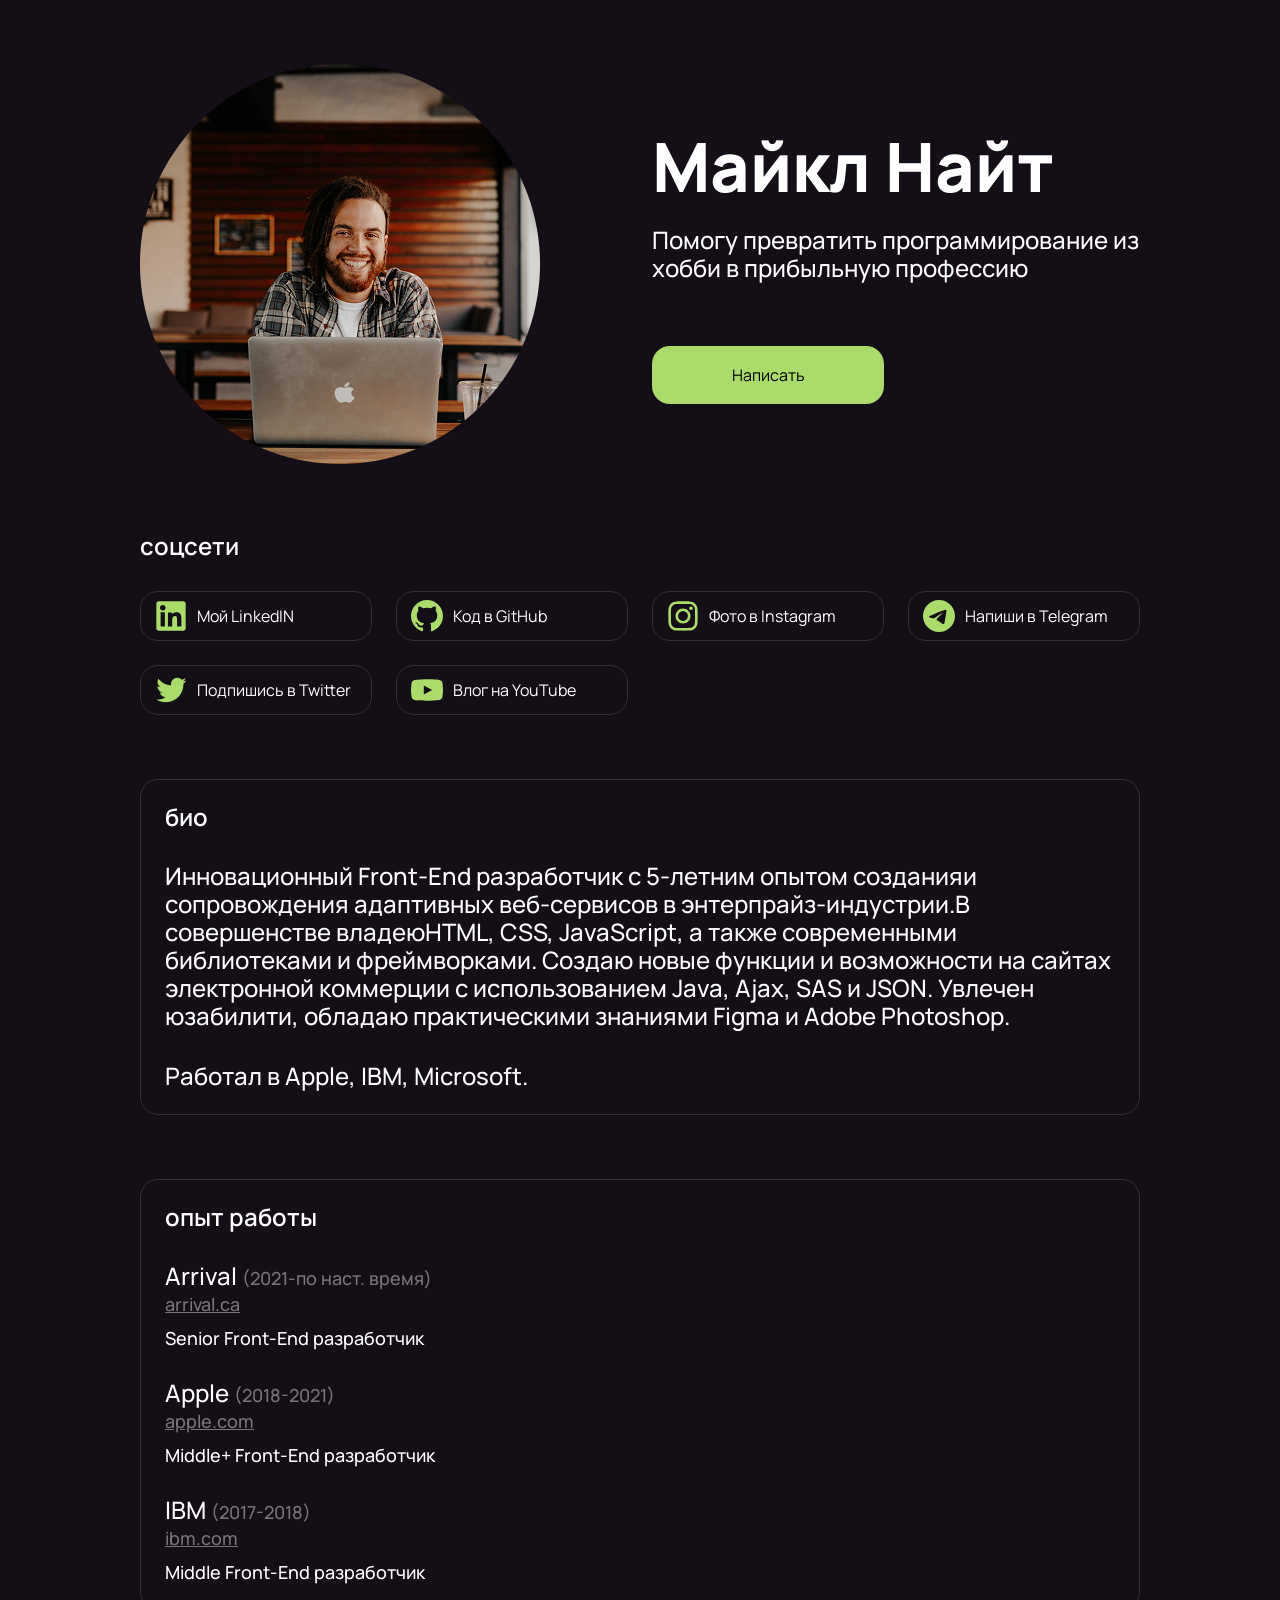
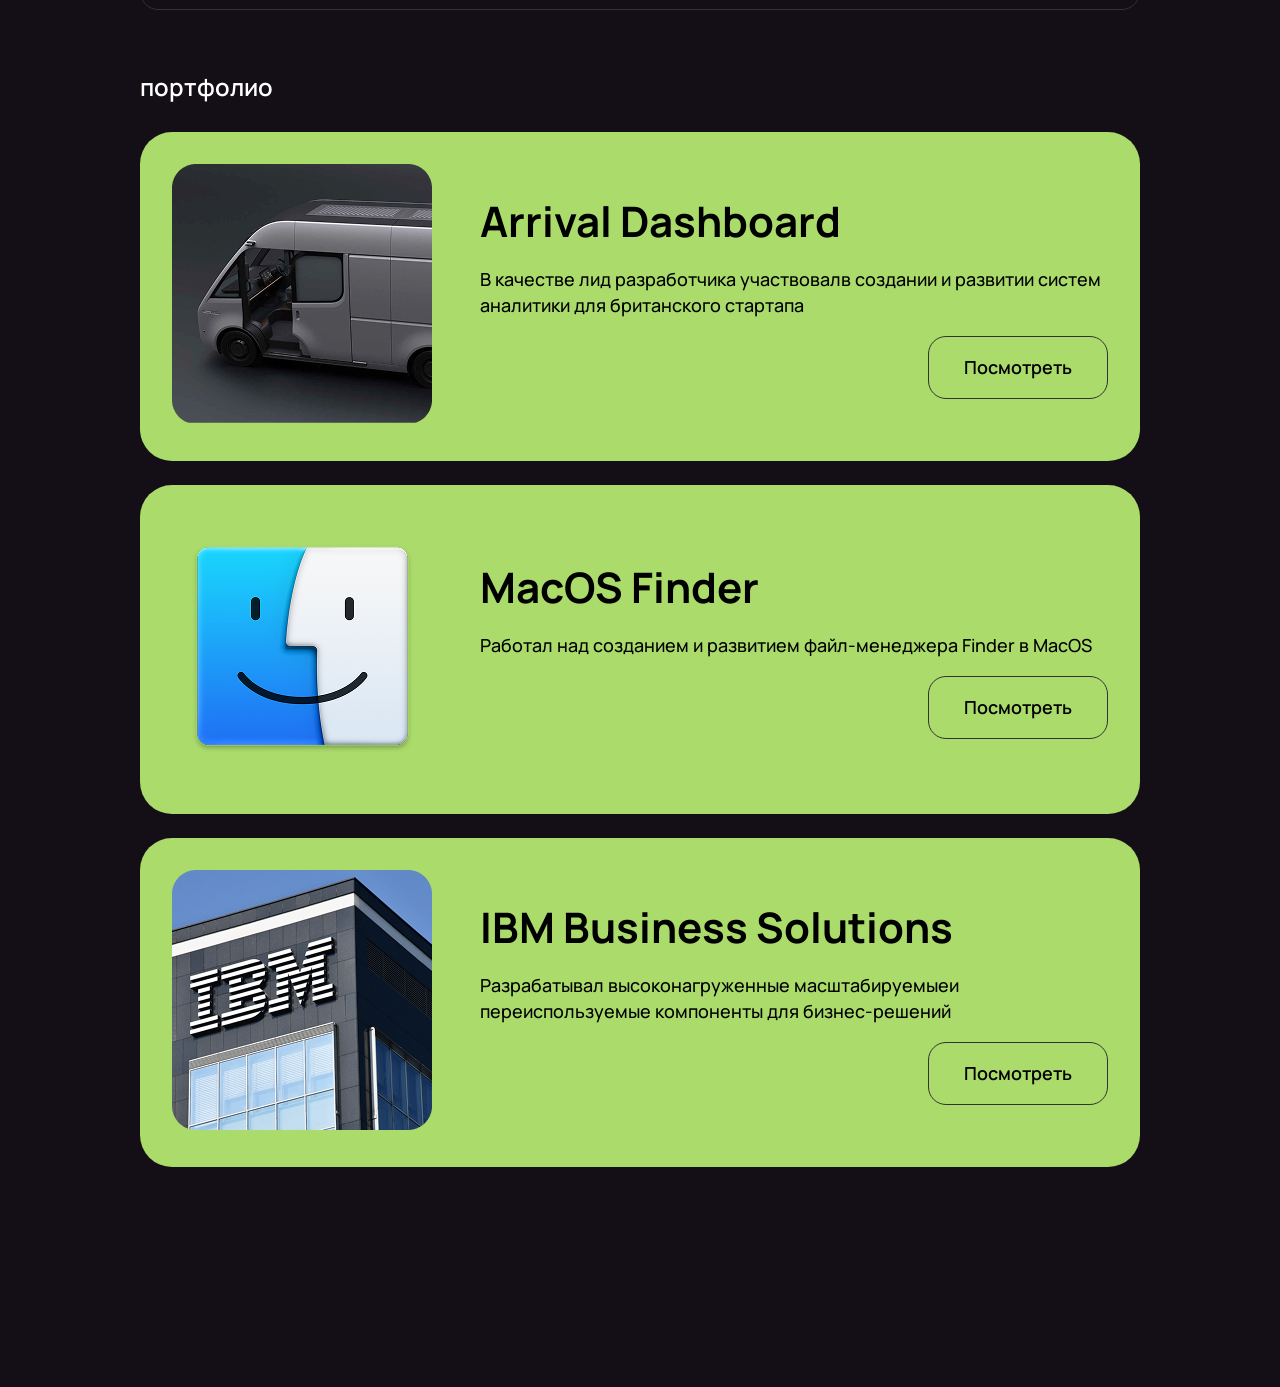
==== Module7/CSS/Lesson7/index.html @ 275f3d88 "add files to lesson7" ====
<!DOCTYPE html>
<html lang="en">

<head>
    <meta charset="UTF-8">
    <meta name="viewport" content="width=device-width, initial-scale=1.0">
    <link rel="stylesheet" href="./styles.css" type="text/css">
    <link rel="preconnect" href="https://fonts.googleapis.com">
    <link rel="preconnect" href="https://fonts.gstatic.com" crossorigin>
    <link href="https://fonts.googleapis.com/css2?family=Manrope:wght@200..800&display=swap" rel="stylesheet">
    <title>My profile</title>
</head>

<body>
    <main>
        <section>
            <div class="container">
                <div class="about-me">
                    <div class="photo">
                        <img src="./images/Avatar.png" alt="My photo">
                    </div>
                    <div class="short-description">
                        <h1 class="my-name">Майкл Найт</h1>
                        <p class="description">
                            Помогу превратить программирование из хобби в прибыльную профессию
                        </p>
                        <a class="write-action" href="">Написать</a>
                    </div>
                </div>
            </div>
        </section>
        <section class="mt-64">
            <div class="container">
                <div class="socials">
                    <h3>соцсети</h3>
                    <div class="social-links">
                        <a href="" class="social-link main-border">
                            <img src="./icons/LinkedIN.svg" alt="LinkedIN" class="social-icon">
                            <span class="social-name">Мой <span class="bold">LinkedIN</span></span>
                        </a>
                        <a href="" class="social-link main-border">
                            <img src="./icons/GitHub.svg" alt="GitHub" class="social-icon">
                            <span class="social-name">Код в <span class="bold">GitHub</span></span>
                        </a>
                        <a href="" class="social-link main-border">
                            <img src="./icons/Instagram.svg" alt="Instagram" class="social-icon">
                            <span class="social-name">Фото в <span class="bold">Instagram</span></span>
                        </a>
                        <a href="" class="social-link main-border">
                            <img src="./icons/Telegram.svg" alt="Telegram" class="social-icon">
                            <span class="social-name">Напиши в <span class="bold">Telegram</span></span>
                        </a>
                        <a href="" class="social-link main-border">
                            <img src="./icons/Twitter.svg" alt="Twitter" class="social-icon">
                            <span class="social-name">Подпишись в <span class="bold">Twitter</span></span>
                        </a>
                        <a href="" class="social-link main-border">
                            <img src="./icons/Youtube.svg" alt="YouTube" class="social-icon">
                            <span class="social-name">Влог на <span class="bold">YouTube</span></span>
                        </a>
                    </div>
                </div>
            </div>
        </section>  
        <section class="mt-64">
            <div class="container">
                <div class="bio main-border">
                    <h3>био</h3>
                    <p>
                        Инновационный Front-End разработчик с 5-летним опытом созданияи сопровождения адаптивных
                        веб-сервисов в энтерпрайз-индустрии.В совершенстве владеюHTML, CSS, JavaScript, а также современными
                        библиотеками и фреймворками. Создаю новые функции и возможности на сайтах электронной коммерции с
                        использованием Java, Ajax, SAS и JSON.
                        Увлечен юзабилити, обладаю практическими знаниями Figma и Adobe Photoshop.
                    </p>
                    <p>Работал в Apple, IBM, Microsoft.</p>
                </div>
            </div>
        </section>  
        <section class="mt-64">
            <div class="container">
                <div class="work-experience main-border">
                    <h3>опыт работы</h3>
                    <div class="job-list">
                        <div class="job">
                            <div class="company">
                                <span>Arrival</span>
                                <span class="period">
                                    (2021-по наст. время)
                                </span>
                            </div>
                            <div class="company-link">
                                <a href="arrival.ca">arrival.ca</a>
                            </div>
                            <div class="position">Senior Front-End разработчик</div>
                        </div>
                        <div class="job">
                            <div class="company">
                                <span>Apple</span>
                                <span class="period">
                                    (2018-2021)
                                </span>
                            </div>
                            <div class="company-link">
                                <a href="apple.com">apple.com</a>
                            </div>
                            <div class="position">Middle+ Front-End разработчик</div>
                        </div>
                        <div class="job">
                            <div class="company">
                                <span>IBM</span>
                                <span class="period">
                                    (2017-2018)
                                </span>
                            </div>
                            <div class="company-link">
                                <a href="ibm.com">ibm.com</a>
                            </div>
                            <div class="position">Middle Front-End разработчик</div>
                        </div>
                    </div>
                </div>
            </div>
        </section>
        <section class="mt-64">
            <div class="container">
                <div class="portfolio">
                    <h3>портфолио</h3>
                    <div class="items">
                        <div class="item">
                            <div class="project-photo">
                                <img src="./images/arrival.png" alt="">
                            </div>
                            <div class="project">
                                <h2 class="project-name">Arrival Dashboard</h2>
                                <p class="project-description">
                                    В качестве лид разработчика участвовалв создании и развитии систем аналитики для
                                    британского стартапа
                                </p>
                                <div class="show-project">
                                    <a href="">Посмотреть</a>
                                </div>
                            </div>
                        </div>
                        <div class="item">
                            <div class="project-photo">
                                <img src="./images/finder.png" alt="">
                            </div>
                            <div class="project">
                                <h2 class="project-name">MacOS Finder</h2>
                                <p class="project-description">
                                    Работал над созданием и развитием файл-менеджера Finder в MacOS </p>
                                <div class="show-project" style="width: 628px !important;">
                                    <a href="">Посмотреть</a>
                                </div>
                            </div>
                        </div>
                        <div class="item">
                            <div class="project-photo">
                                <img src="./images/ibm.png" alt="">
                            </div>
                            <div class="project">
                                <h2 class="project-name">IBM Business Solutions</h2>
                                <p class="project-description">
                                    Разрабатывал высоконагруженные масштабируемыеи переиспользуемые компоненты для
                                    бизнес-решений
                                </p>
                                <div class="show-project">
                                    <a href="">Посмотреть</a>
                                </div>
                            </div>
                        </div>
                    </div>
                </div>
            </div>
        </section>
    </main>
</body>

</html>
---- Module7/CSS/Lesson7/styles.css ----
* {
    font-family: Manrope;
    box-sizing: border-box;
}

body {
    margin: 0;
    background: #140E17;
    padding: 64px 20px 220px 20px;
}

h1, h2, h3, h4, h5, h6, p {
    margin: 0;
}

h3 {
    font-family: Manrope;
    font-size: 24px;
    font-weight: 600;
    line-height: 26px;
    letter-spacing: 0px;
    color: #FFFFFF;
}
.mt-64 {
    margin-top: 64px;
}

.main-border {
    border: 1px solid #333333;
    border-radius: 18px;
}

.container {
    max-width: 1000px;
    width: 100%;
    margin: 0 auto;
}

.about-me {
    display: flex;
    align-items: center;
    gap: 112px;
}

.short-description {
    display: flex;
    flex-direction: column;
    gap: 22px;
    color: #FFFFFF;
}

.my-name {
    font-size: 68px;
    font-weight: 800;
    line-height: 75px;
}

.description {
    font-size: 24px;
    font-weight: 500;
    line-height: 28px;
}

.write-action {
    margin-top: 42px;
    background: #AADB6B;
    max-width: 232px;
    padding: 18px 14px;
    border-radius: 18px;
    text-align: center;
    text-decoration: none;
    color: black;
}

.social-links {
    margin-top: 32px;
    display: flex;
    gap: 24px;
    flex-wrap: wrap;
}

.social-link {
    padding: 8px 14px;
    display: flex;
    gap: 10px;
    align-items: center;
    color: white;
    text-decoration: none;
    max-width: 232px;
    width: 100%;
}

.bio {
    color: white;
    padding: 24px;
    display: flex;
    flex-direction: column;
    gap: 32px;
}

.bio p {
    font-size: 24px;
    font-weight: 500;
    line-height: 28px;
}

.work-experience {
    color: white;
    padding: 24px;
    display: flex;
    flex-direction: column;
    gap: 32px;
}

.job-list {
    display: flex;
    flex-direction: column;
    gap: 28px;
}

.company {
    font-size: 24px;
    font-weight: 500;
    line-height: 28px;
}

.company .period {
    font-size: 18px;
    font-weight: 500;
    line-height: 26px;
    color: #76757B;
}

.company-link a {
    font-size: 18px;
    font-weight: 500;
    line-height: 26px;
    color: #76757B;
}

.job .position {
    margin-top: 8px;
    font-size: 18px;
    font-weight: 500;
    line-height: 26px;
}

.portfolio{
    display: flex;
    flex-direction: column;
    gap: 32px;
}

.portfolio .items {
    display: flex;
    flex-direction: column;
    gap: 24px;
}

.portfolio .items .item {
    display: flex;
    color: #000000;
    background: #AADB6B;
    align-items: center;
    gap: 48px;
    border-radius: 32px;
    padding: 32px;
}

.project {
    display: flex;
    flex-direction: column;
    gap: 18px;
}

.project .project-name {
    font-size: 42px;
    font-weight: 700;
    line-height: 54px;
}

.project .project-description {
    font-size: 18px;
    font-weight: 500;
    line-height: 26px;
}

.show-project {
    display: flex;
    justify-content: flex-end;
}

.show-project a {
    max-width: 180px;
    width: 100%;
    display: block;
    text-align: center;
    padding: 18px 14px;
    border-radius: 18px;
    border: 1px solid #333333;
    font-size: 18px;
    font-weight: 600;
    line-height: 25px;
    text-decoration: none;
    color: black;
}
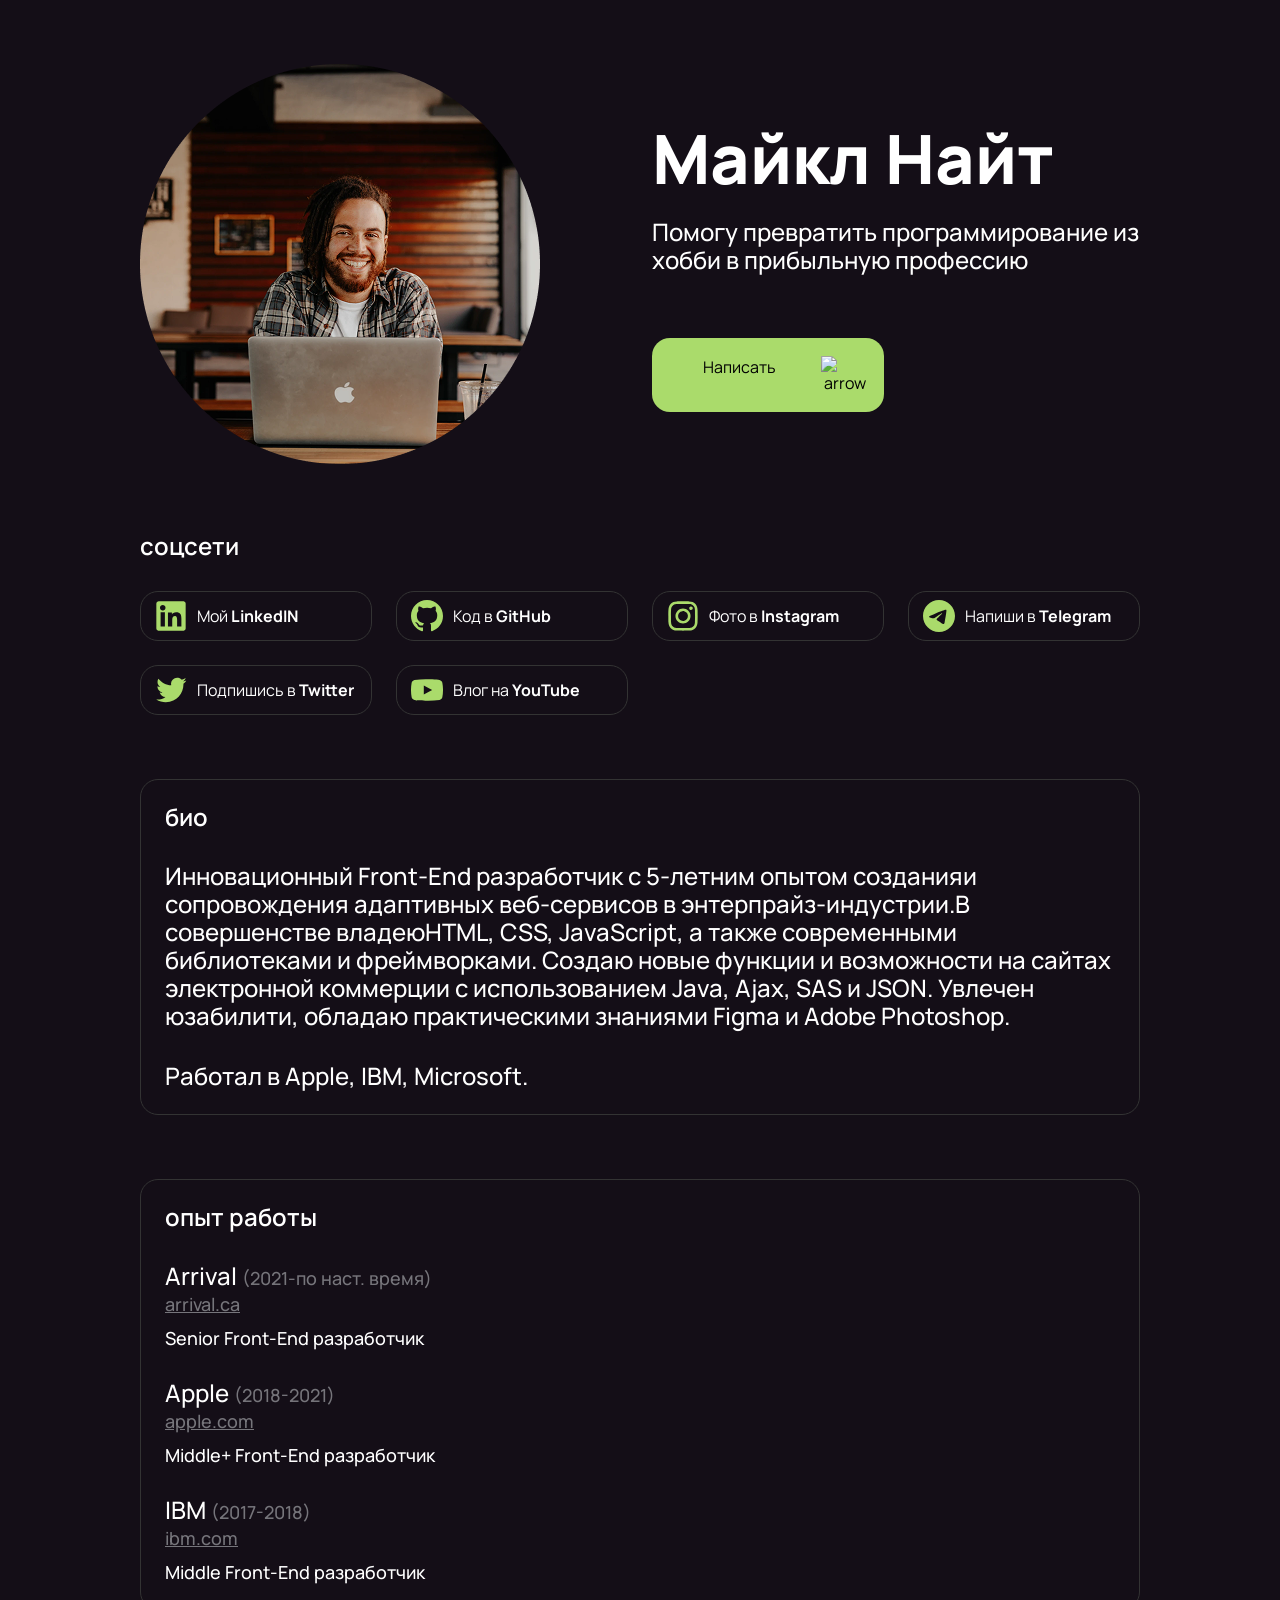
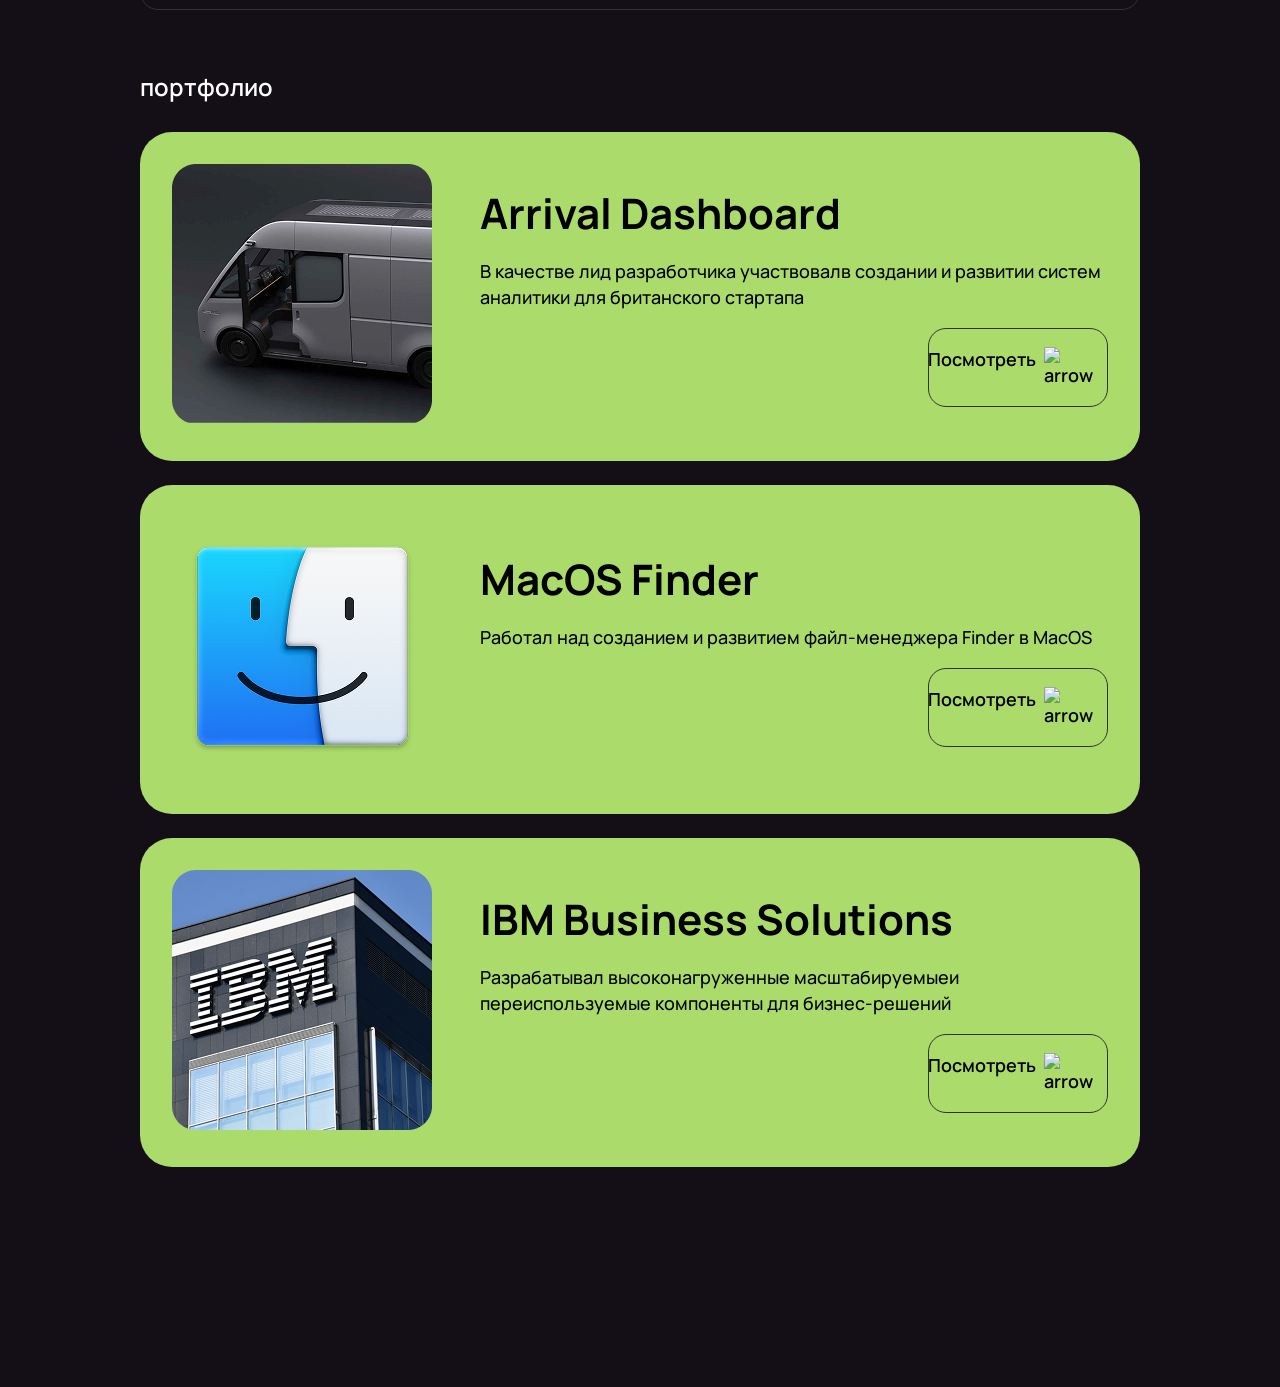
==== commit 59bd79bf: "add files to lesson7" ====
--- a/Module7/CSS/Lesson7/index.html
+++ b/Module7/CSS/Lesson7/index.html
@@ -24,7 +24,10 @@
                         <p class="description">
                             Помогу превратить программирование из хобби в прибыльную профессию
                         </p>
-                        <a class="write-action" href="">Написать</a>
+                        <a class="write-action" href="">
+                            <span class="near-arrow">Написать</span>
+                            <img src="./icons/arrow.svg" alt="arrow" class="arrow">
+                        </a>
                     </div>
                 </div>
             </div>
@@ -138,7 +141,10 @@
                                     британского стартапа
                                 </p>
                                 <div class="show-project">
-                                    <a href="">Посмотреть</a>
+                                    <a href="" class="show-button">
+                                        <span class="near-arrow">Посмотреть</span>
+                                        <img src="./icons/arrow.svg" alt="arrow" class="arrow">
+                                    </a>
                                 </div>
                             </div>
                         </div>
@@ -151,7 +157,10 @@
                                 <p class="project-description">
                                     Работал над созданием и развитием файл-менеджера Finder в MacOS </p>
                                 <div class="show-project" style="width: 628px !important;">
-                                    <a href="">Посмотреть</a>
+                                    <a href="" class="show-button">
+                                        <span class="near-arrow">Посмотреть</span>
+                                        <img src="./icons/arrow.svg" alt="arrow" class="arrow">
+                                    </a>
                                 </div>
                             </div>
                         </div>
@@ -166,7 +175,10 @@
                                     бизнес-решений
                                 </p>
                                 <div class="show-project">
-                                    <a href="">Посмотреть</a>
+                                    <a href="" class="show-button">
+                                        <span class="near-arrow">Посмотреть</span>
+                                        <img src="./icons/arrow.svg" alt="arrow" class="arrow">
+                                    </a>
                                 </div>
                             </div>
                         </div>
--- a/Module7/CSS/Lesson7/styles.css
+++ b/Module7/CSS/Lesson7/styles.css
@@ -70,6 +70,18 @@
     text-align: center;
     text-decoration: none;
     color: black;
+    display: inline-flex;
+    justify-content: center;
+    gap: 8px;
+}
+
+.arrow {
+    display: flex;
+    justify-content: right;
+}
+
+.near-arrow {
+    width: 172px;
 }
 
 .social-links {
@@ -88,6 +100,10 @@
     text-decoration: none;
     max-width: 232px;
     width: 100%;
+}
+
+.bold {
+    font-weight: 700;
 }
 
 .bio {
@@ -193,7 +209,7 @@
 .show-project a {
     max-width: 180px;
     width: 100%;
-    display: block;
+    display: inline-flex;
     text-align: center;
     padding: 18px 14px;
     border-radius: 18px;
@@ -203,4 +219,16 @@
     line-height: 25px;
     text-decoration: none;
     color: black;
+}
+
+.show-button {
+    background: #AADB6B;
+    max-width: 232px;
+    padding: 18px 14px;
+    border-radius: 18px;
+    text-decoration: none;
+    color: black;
+    display: flex;
+    justify-content: end;
+    gap: 8px;
 }
